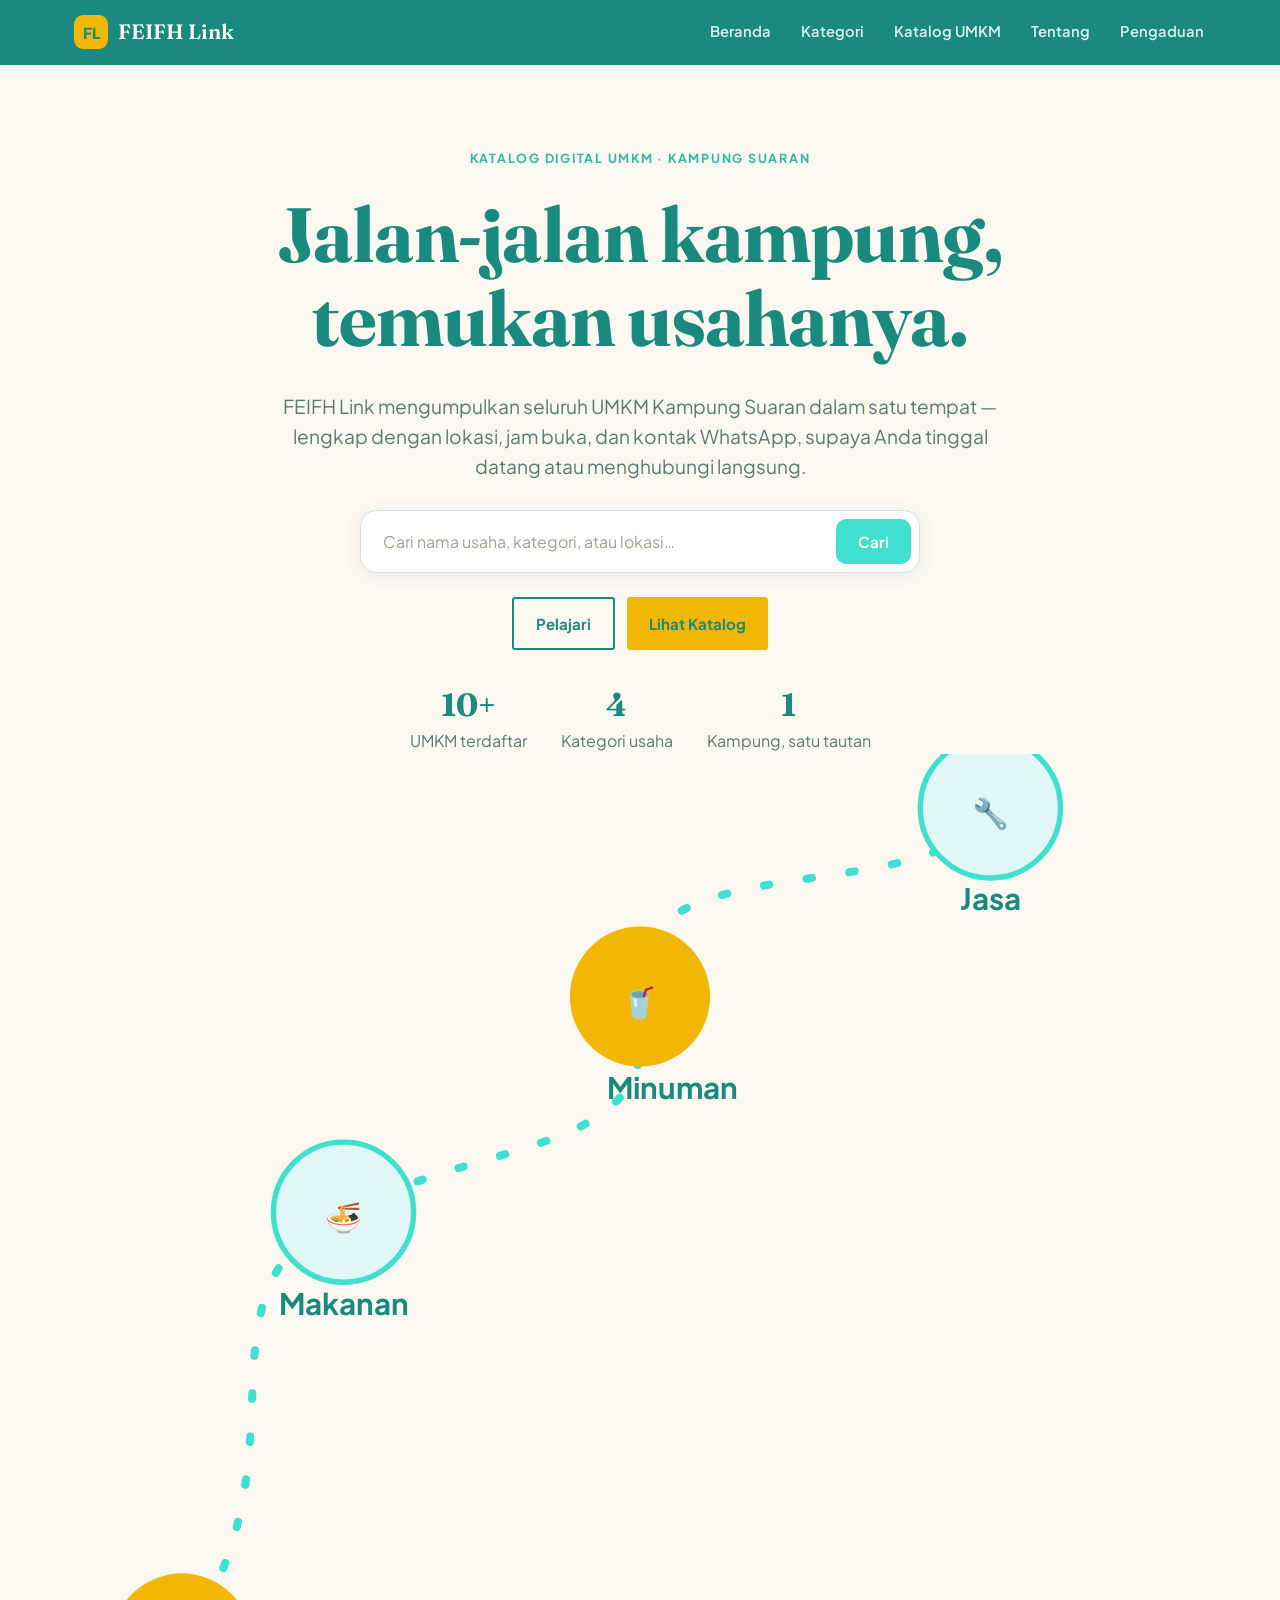
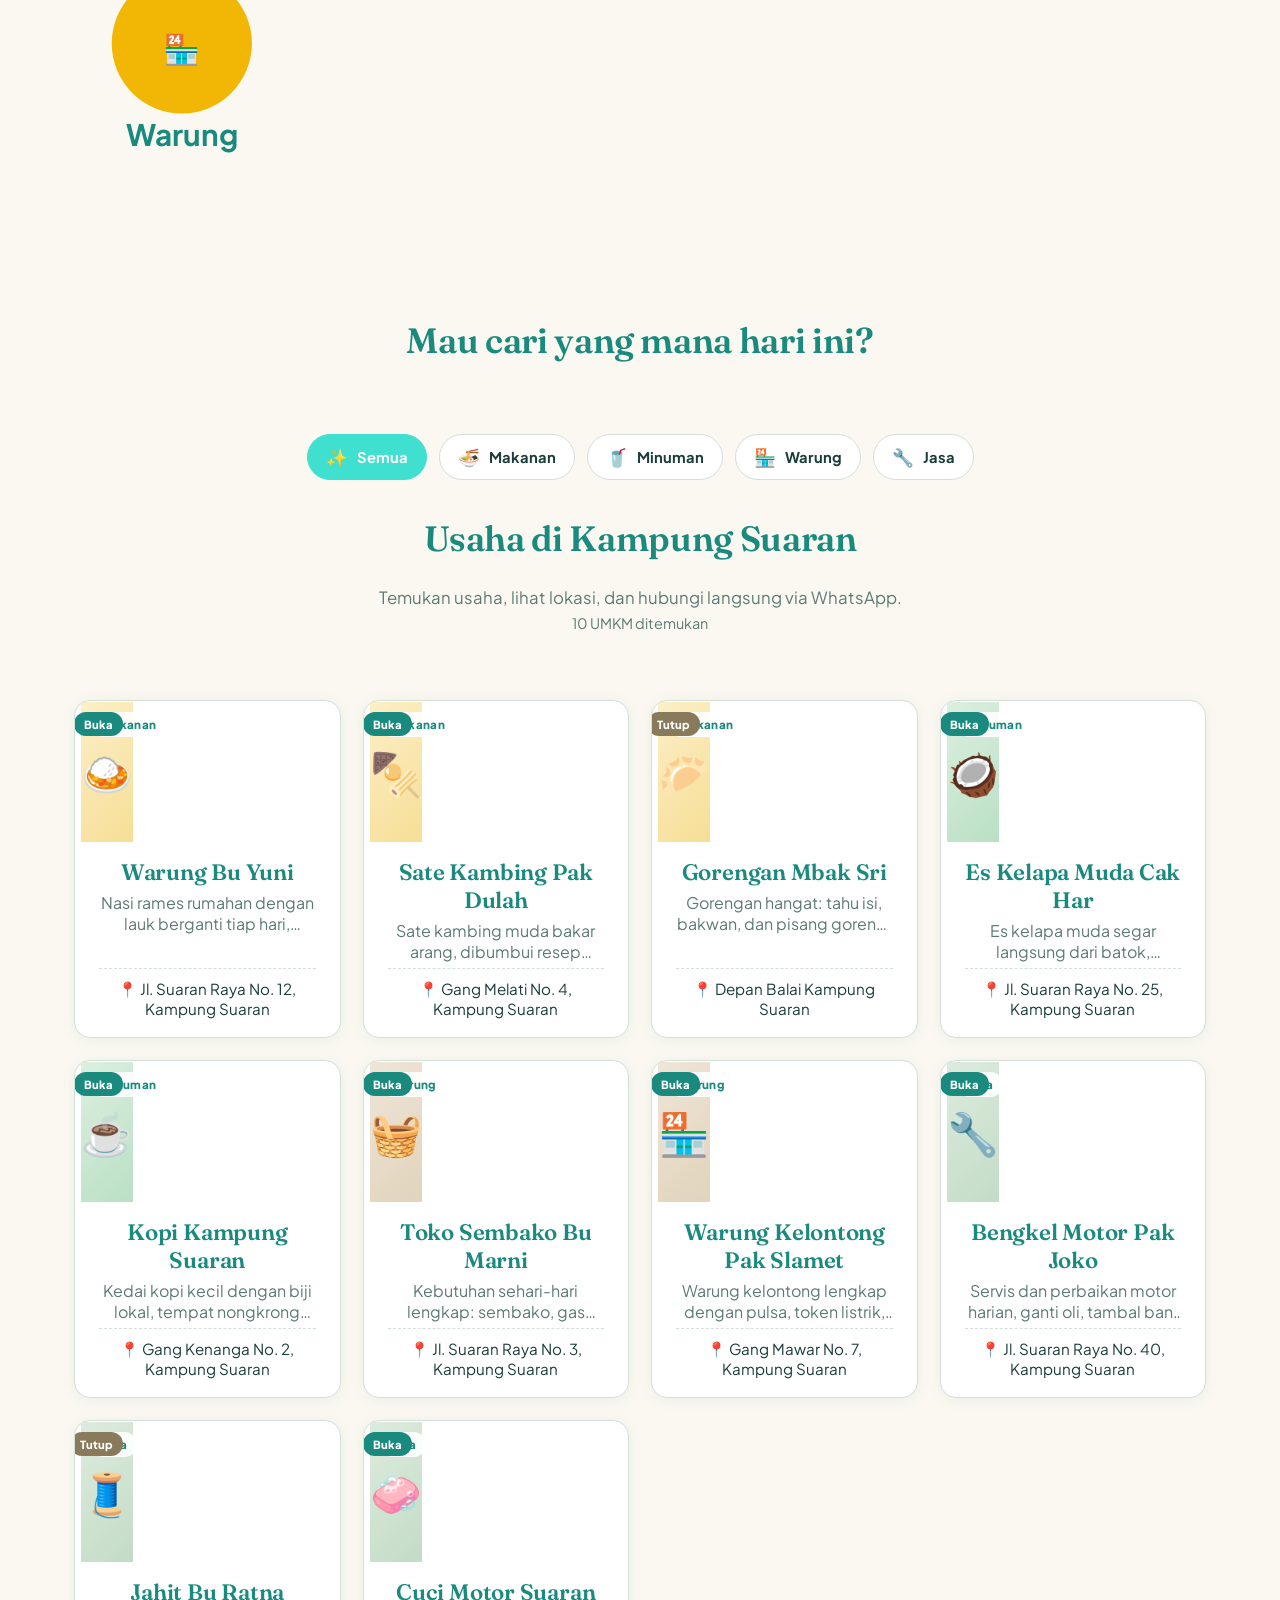
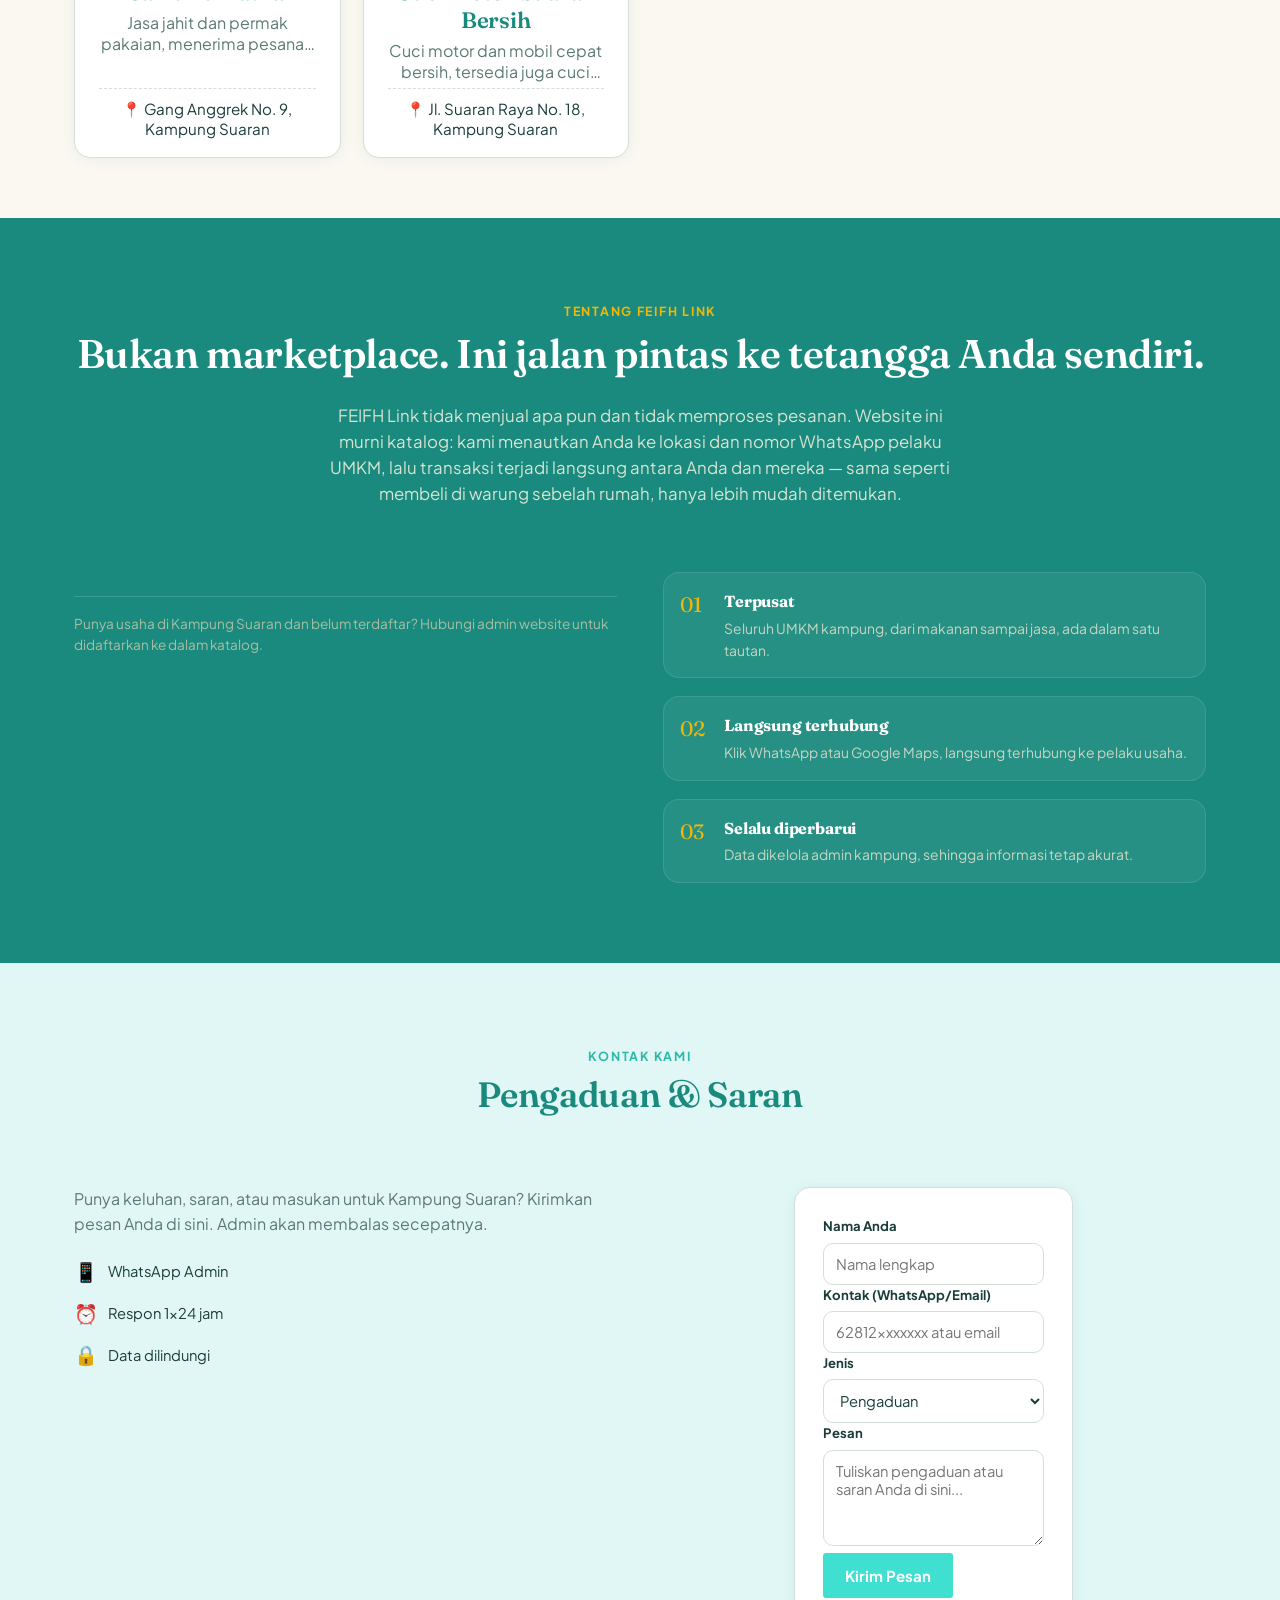
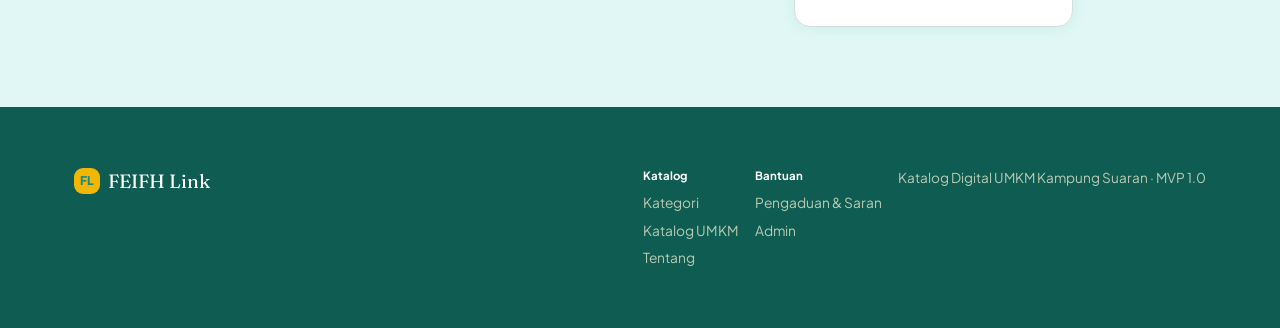
==== index.html @ 55c8f7bd "Initial commit: FEIFH Link v1.0" ====
<!DOCTYPE html>
<html lang="id">
<head>
<meta charset="UTF-8" />
<meta name="viewport" content="width=device-width, initial-scale=1.0" />
<meta name="theme-color" content="#1A8A7E" />
<title>FEIFH Link — Katalog Digital UMKM Kampung Suaran</title>
<meta name="description" content="FEIFH Link menghubungkan Anda dengan UMKM lokal Kampung Suaran: makanan, minuman, warung, dan jasa — lengkap dengan lokasi dan kontak WhatsApp." />
<link rel="manifest" href="manifest.json" />
<link rel="preconnect" href="https://fonts.googleapis.com">
<link rel="preconnect" href="https://fonts.gstatic.com" crossorigin>
<link href="https://fonts.googleapis.com/css2?family=Fraunces:opsz,wght@9..144,500;9..144,600;9..144,700&family=Plus+Jakarta+Sans:wght@400;500;600;700;800&display=swap" rel="stylesheet">
<link rel="stylesheet" href="style.css" />
</head>
<body>

<!-- ============ TOP NAV ============ -->
<header class="topbar">
  <div class="wrap topbar-inner">
    <a href="#top" class="brand">
      <span class="brand-mark">FL</span>
      FEIFH Link
    </a>
    <nav class="nav-links" id="navLinks">
      <a href="#top">Beranda</a>
      <a href="#kategori">Kategori</a>
      <a href="#katalog">Katalog UMKM</a>
      <a href="#tentang">Tentang</a>
      <a href="#pengaduan">Pengaduan</a>
    </nav>
    <button class="nav-toggle" id="navToggle" aria-label="Buka menu">☰</button>
  </div>
</header>

<!-- ============ HERO (Illdy‑style jumbotron, centered) ============ -->
<section class="hero" id="top">
  <div class="wrap">
    <div class="hero-copy">
      <span class="eyebrow" id="heroEyebrow"></span>
      <h1 id="heroTitle"></h1>
      <p class="hero-lede" id="heroDesc"></p>

      <form class="search-card" id="searchForm" role="search">
        <label for="searchInput" class="sr-only">Cari UMKM</label>
        <input type="text" id="searchInput" autocomplete="off" />
        <button type="submit">Cari</button>
      </form>

      <!-- Illdy‑style hero buttons -->
      <div class="hero-buttons">
        <a href="#tentang" class="btn btn-outline">Pelajari</a>
        <a href="#katalog" class="btn btn-solid-marigold">Lihat Katalog</a>
      </div>

      <div class="hero-stats">
        <div class="hero-stat"><b>10+</b><span id="stat1"></span></div>
        <div class="hero-stat"><b>4</b><span id="stat2"></span></div>
        <div class="hero-stat"><b>1</b><span id="stat3"></span></div>
      </div>
    </div>

    <!-- route SVG art (hidden by default, shown when no banner image) -->
    <div class="hero-art" aria-hidden="true">
      <svg class="route-svg" viewBox="0 0 420 380" xmlns="http://www.w3.org/2000/svg">
        <path d="M40 330 C 90 260, 40 200, 100 170 S 220 150, 210 90 S 320 60, 340 20"
              fill="none" stroke="#40E0D0" stroke-width="3" stroke-linecap="round"
              stroke-dasharray="2 14" />
        <circle cx="40" cy="330" r="26" fill="#F2B705" />
        <text x="40" y="336" text-anchor="middle" class="route-stop" font-size="18">🏪</text>
        <circle cx="100" cy="170" r="26" fill="#E0F7F5" stroke="#40E0D0" stroke-width="2"/>
        <text x="100" y="176" text-anchor="middle" class="route-stop" font-size="18">🍜</text>
        <circle cx="210" cy="90" r="26" fill="#F2B705" />
        <text x="210" y="96" text-anchor="middle" class="route-stop" font-size="18">🥤</text>
        <circle cx="340" cy="20" r="26" fill="#E0F7F5" stroke="#40E0D0" stroke-width="2"/>
        <text x="340" y="26" text-anchor="middle" class="route-stop" font-size="18">🔧</text>
        <text x="40" y="368" text-anchor="middle" class="route-stop" fill="#5C6B57">Warung</text>
        <text x="100" y="208" text-anchor="middle" class="route-stop" fill="#5C6B57">Makanan</text>
        <text x="222" y="128" text-anchor="middle" class="route-stop" fill="#5C6B57">Minuman</text>
        <text x="340" y="58" text-anchor="middle" class="route-stop" fill="#5C6B57">Jasa</text>
      </svg>
    </div>
  </div>
</section>

<!-- ============ CATEGORIES (Illdy section header, centered) ============ -->
<section class="categories" id="kategori">
  <div class="wrap">
    <div class="section-header">
      <h3 id="kategoriHeading"></h3>
    </div>
    <div class="chip-row" id="chipRow"></div>
  </div>
</section>

<!-- ============ LISTING (Illdy section header, centered) ============ -->
<section class="listing" id="katalog">
  <div class="wrap">
    <div class="section-header">
      <h3 id="katalogHeading"></h3>
      <div class="section-description">Temukan usaha, lihat lokasi, dan hubungi langsung via WhatsApp.</div>
      <span class="result-count" id="resultCount"></span>
    </div>
    <div class="grid" id="grid"></div>
  </div>
</section>

<!-- ============ ABOUT (Illdy section header, centered) ============ -->
<section class="about" id="tentang">
  <div class="wrap">
    <div class="section-header">
      <span class="eyebrow" id="aboutEyebrow"></span>
      <h3 id="aboutTitle"></h3>
      <div class="section-description" id="aboutDesc"></div>
    </div>
    <div class="about-inner">
      <div>
        <div class="admin-note" id="adminNote"></div>
      </div>
      <div class="about-points">
        <div class="about-point">
          <span class="num">01</span>
          <div>
            <h4 id="aboutPoint1Title"></h4>
            <p id="aboutPoint1Desc"></p>
          </div>
        </div>
        <div class="about-point">
          <span class="num">02</span>
          <div>
            <h4 id="aboutPoint2Title"></h4>
            <p id="aboutPoint2Desc"></p>
          </div>
        </div>
        <div class="about-point">
          <span class="num">03</span>
          <div>
            <h4 id="aboutPoint3Title"></h4>
            <p id="aboutPoint3Desc"></p>
          </div>
        </div>
      </div>
    </div>
  </div>
</section>

<!-- ============ PENGADUAN & SARAN (Illdy contact style) ============ -->
<section class="pengaduan" id="pengaduan">
  <div class="wrap">
    <div class="section-header">
      <span class="eyebrow">Kontak Kami</span>
      <h3 id="pengaduanHeading">Pengaduan & Saran</h3>
    </div>
    <div class="pengaduan-inner">
      <div class="pengaduan-info">
        <p>Punya keluhan, saran, atau masukan untuk Kampung Suaran? Kirimkan pesan Anda di sini. Admin akan membalas secepatnya.</p>
        <ul class="pengaduan-list">
          <li><span class="ic">📱</span><span>WhatsApp Admin</span></li>
          <li><span class="ic">⏰</span><span>Respon 1x24 jam</span></li>
          <li><span class="ic">🔒</span><span>Data dilindungi</span></li>
        </ul>
      </div>
      <form class="pengaduan-form" id="pengaduanForm">
        <div class="field">
          <label for="pNama">Nama Anda</label>
          <input type="text" id="pNama" required placeholder="Nama lengkap" />
        </div>
        <div class="field">
          <label for="pKontak">Kontak (WhatsApp/Email)</label>
          <input type="text" id="pKontak" required placeholder="62812xxxxxxx atau email" />
        </div>
        <div class="field full">
          <label for="pJenis">Jenis</label>
          <select id="pJenis" required>
            <option value="pengaduan">Pengaduan</option>
            <option value="saran">Saran</option>
            <option value="masukan">Masukan</option>
          </select>
        </div>
        <div class="field full">
          <label for="pPesan">Pesan</label>
          <textarea id="pPesan" rows="4" required placeholder="Tuliskan pengaduan atau saran Anda di sini..."></textarea>
        </div>
        <button type="submit" class="btn btn-solid-leaf">Kirim Pesan</button>
      </form>
    </div>
  </div>
</section>

<!-- ============ FOOTER (Illdy multi‑column style) ============ -->
<footer>
  <div class="wrap footer-inner">
    <div class="footer-brand"><span class="brand-mark" style="width:26px;height:26px;font-size:0.75rem;">FL</span> FEIFH Link</div>
    <div>
      <h5 style="color:#fff;margin:0 0 8px;">Katalog</h5>
      <ul style="list-style:none;margin:0;padding:0;display:grid;gap:6px;">
        <li><a href="#kategori">Kategori</a></li>
        <li><a href="#katalog">Katalog UMKM</a></li>
        <li><a href="#tentang">Tentang</a></li>
      </ul>
    </div>
    <div>
      <h5 style="color:#fff;margin:0 0 8px;">Bantuan</h5>
      <ul style="list-style:none;margin:0;padding:0;display:grid;gap:6px;">
        <li><a href="#pengaduan">Pengaduan & Saran</a></li>
        <li><a href="admin.html">Admin</a></li>
      </ul>
    </div>
    <div style="font-size:0.85rem;"><span id="footerText"></span></div>
  </div>
</footer>

<!-- ============ MODAL ============ -->
<div class="modal-backdrop" id="modalBackdrop">
  <div class="modal" id="modalContent" role="dialog" aria-modal="true"></div>
</div>

<script src="data.js"></script>
<script src="script.js"></script>
</body>
</html>
---- style.css ----
/* ============================================================
   FEIFH Link — Katalog Digital UMKM Kampung Suaran
   Design tokens (adapted to Illdy style while preserving original colorway)
   ============================================================ */

:root {
  /* Color */
  --forest:        #1A8A7E;   /* deep turquoise — nav, footer, headings */
  --leaf:           #40E0D0;   /* primary turquoise — buttons, links */
  --leaf-dark:      #2EB8A8;   /* hover state for turquoise */
  --leaf-tint:      #E0F7F5;   /* soft turquoise wash — card backgrounds */
  --marigold:       #F2B705;   /* warm yellow — accents, highlights */
  --marigold-deep:  #C98F00;   /* yellow hover / text-on-cream accent */
  --cream:          #FBF8F1;   /* page background */
  --paper:          #FFFFFF;   /* card background */
  --ink:            #1A3D3A;   /* primary text (dark turquoise) */
  --ink-soft:       #5C7A75;   /* secondary text */
  --line:           #D4DFD9;   /* hairline borders */

  /* Type */
  --font-display: "Fraunces", Georgia, serif;
  --font-body: "Plus Jakarta Sans", "Segoe UI", sans-serif;

  /* Layout */
  --radius-sm: 10px;
  --radius-md: 16px;
  --radius-lg: 26px;
  --shadow-card: 0 2px 14px rgba(26, 138, 126, 0.08);
  --shadow-pop: 0 12px 32px rgba(26, 138, 126, 0.18);
  --container: 1180px;
}

* { box-sizing: border-box; }

html { scroll-behavior: smooth; }

@media (prefers-reduced-motion: reduce) {
  html { scroll-behavior: auto; }
  * { animation-duration: 0.001ms !important; animation-iteration-count: 1 !important; transition-duration: 0.001ms !important; }
}

body {
  margin: 0;
  font-family: var(--font-body);
  background: var(--cream);
  color: var(--ink);
  -webkit-font-smoothing: antialiased;
  line-height: 1.55;
}

img, svg { display: block; max-width: 100%; }

a { color: inherit; text-decoration: none; }

button { font-family: inherit; cursor: pointer; }

:focus-visible {
  outline: 3px solid var(--marigold-deep);
  outline-offset: 2px;
}

.wrap {
  max-width: var(--container);
  margin: 0 auto;
  padding: 0 24px;
}

h1, h2, h3, h4 {
  font-family: var(--font-display);
  color: var(--forest);
  margin: 0 0 0.4em;
  letter-spacing: -0.01em;
}

p { margin: 0 0 1em; }

.eyebrow {
  font-family: var(--font-body);
  font-weight: 700;
  font-size: 0.78rem;
  letter-spacing: 0.14em;
  text-transform: uppercase;
  color: var(--leaf-dark);
}

/* ============================================================
   Top navigation (Illdy‑style)
   ============================================================ */

.topbar {
  position: sticky;
  top: 0;
  z-index: 40;
  background: var(--forest);
  color: #fff;
}

.topbar-inner {
  display: flex;
  align-items: center;
  justify-content: space-between;
  gap: 20px;
  padding: 14px 24px;
}

.brand {
  display: flex;
  align-items: center;
  gap: 10px;
  font-family: var(--font-display);
  font-size: 1.3rem;
  font-weight: 600;
  color: #fff;
  white-space: nowrap;
}

.brand-mark {
  width: 34px;
  height: 34px;
  border-radius: 9px;
  background: var(--marigold);
  display: grid;
  place-items: center;
  color: var(--forest);
  font-weight: 800;
  font-family: var(--font-body);
  font-size: 0.95rem;
}

.nav-links {
  display: flex;
  gap: 26px;
  font-size: 0.92rem;
  font-weight: 600;
}

.nav-links a {
  opacity: 0.85;
  padding: 6px 2px;
  border-bottom: 2px solid transparent;
  transition: opacity 0.15s, border-color 0.15s;
}

.nav-links a:hover { opacity: 1; border-color: var(--marigold); }

.nav-toggle {
  display: none;
  background: none;
  border: none;
  color: #fff;
  font-size: 1.5rem;
}

@media (max-width: 760px) {
  .nav-links {
    position: absolute;
    top: 100%;
    left: 0; right: 0;
    background: var(--forest);
    flex-direction: column;
    gap: 0;
    max-height: 0;
    overflow: hidden;
    transition: max-height 0.25s ease;
  }
  .nav-links.open { max-height: 260px; }
  .nav-links a { padding: 14px 24px; border-bottom: 1px solid rgba(255,255,255,0.1); width: 100%; }
  .nav-toggle { display: block; }
}

/* ============================================================
   Hero – Illdy‑style jumbotron
   ============================================================ */

.hero {
  position: relative;
  overflow: hidden;
  background:
    radial-gradient(ellipse at 15% -10%, rgba(242,183,5,0.18), transparent 55%),
    var(--cream);
  /* Reduced from Illdy's 240px/280px for better readability */
  padding: 80px 0 100px;
  text-align: center;
}

@media (max-width: 860px) {
  .hero { padding: 60px 0 70px; }
}

.hero-copy {
  max-width: 760px;
  margin: 0 auto;
}

.hero h1 {
  font-size: clamp(3rem, 6vw, 5rem);
  line-height: 1.1;
  margin: 0.3em 0 0.4em;
  font-weight: 700;
}

.hero h1 em {
  font-style: normal;
  color: var(--leaf);
}

.hero .hero-lede {
  font-size: 1.2rem;
  color: var(--ink-soft);
  max-width: 60ch;
  margin: 0 auto;
}

/* search card */
.search-card {
  margin-top: 28px;
  background: var(--paper);
  border-radius: var(--radius-md);
  box-shadow: var(--shadow-card);
  padding: 8px;
  display: flex;
  gap: 8px;
  max-width: 560px;
  margin-left: auto;
  margin-right: auto;
  border: 1px solid var(--line);
}

.search-card input {
  flex: 1;
  border: none;
  background: transparent;
  padding: 12px 14px;
  font-size: 1rem;
  font-family: inherit;
  color: var(--ink);
}
.search-card input:focus { outline: none; }
.search-card input::placeholder { color: #9AA593; }

.search-card button {
  background: var(--leaf);
  color: #fff;
  border: none;
  border-radius: var(--radius-sm);
  padding: 0 22px;
  font-weight: 700;
  font-size: 0.95rem;
  transition: background 0.15s;
}
.search-card button:hover { background: var(--leaf-dark); }

/* route SVG art */
.hero-art { position: relative; }
.route-svg { width: 100%; height: auto; }

.route-stop {
  font-family: var(--font-body);
  font-weight: 700;
  font-size: 11px;
  fill: var(--forest);
}

/* header hero buttons */
.hero-buttons {
  margin-top: 24px;
  display: flex;
  gap: 12px;
  justify-content: center;
  flex-wrap: wrap;
}

/* stats row under hero */
.hero-stats {
  margin-top: 30px;
  display: flex;
  gap: 34px;
  flex-wrap: wrap;
  justify-content: center;
}

.hero-stat b {
  display: block;
  font-family: var(--font-display);
  font-size: 2rem;
  color: var(--forest);
}

.hero-stat span {
  font-size: 1rem;
  color: var(--ink-soft);
}

/* ============================================================
   Section headers – Illdy style (centered)
   ============================================================ */

.section-header {
  text-align: center;
  margin-bottom: 65px;
}

.section-header h3 {
  font-size: 2.2rem;
  font-weight: 600;
  margin-bottom: 18px;
}

.section-header .section-description {
  font-size: 1.05rem;
  color: var(--ink-soft);
  max-width: 640px;
  margin: 0 auto;
}

/* ============================================================
   Category chips (Illdy‑style)
   ============================================================ */

.categories {
  padding: 36px 0 6px;
}

.section-head {
  display: flex;
  align-items: baseline;
  justify-content: space-between;
  gap: 12px;
  margin-bottom: 18px;
  flex-wrap: wrap;
}

.chip-row {
  display: flex;
  gap: 12px;
  flex-wrap: wrap;
  justify-content: center;
}

.chip {
  display: flex;
  align-items: center;
  gap: 9px;
  padding: 11px 18px;
  border-radius: 999px;
  background: var(--paper);
  border: 1.5px solid var(--line);
  font-weight: 700;
  font-size: 0.92rem;
  color: var(--ink);
  transition: transform 0.12s ease, border-color 0.12s, background 0.12s;
}

.chip .chip-ic { font-size: 1.1rem; }

.chip:hover { transform: translateY(-2px); border-color: var(--leaf); }

.chip.active {
  background: var(--leaf);
  border-color: var(--leaf);
  color: #fff;
}

/* ============================================================
   UMKM grid & cards – Illdy service cards
   ============================================================ */

.listing { padding: 26px 0 60px; }

.result-count {
  font-size: 0.9rem;
  color: var(--ink-soft);
}

.grid {
  display: grid;
  grid-template-columns: repeat(auto-fill, minmax(260px, 1fr));
  gap: 22px;
  margin-top: 20px;
}

.card {
  background: var(--paper);
  border-radius: var(--radius-md);
  overflow: hidden;
  box-shadow: var(--shadow-card);
  border: 1px solid var(--line);
  display: flex;
  flex-direction: column;
  transition: transform 0.18s ease, box-shadow 0.18s ease;
  text-align: center; /* Illdy centers card content */
  width: 100%;
}

.card:hover {
  transform: translateY(-4px);
  box-shadow: var(--shadow-pop);
}

.card-media {
  position: relative;
  height: 140px;
  display: grid;
  place-items: center;
  font-size: 2.6rem;
}

.card-badge {
  position: absolute;
  top: 10px;
  left: 10px;
  background: rgba(255,255,255,0.92);
  color: var(--forest);
  font-size: 0.72rem;
  font-weight: 800;
  padding: 5px 10px;
  border-radius: 999px;
  letter-spacing: 0.03em;
}

.card-status {
  position: absolute;
  top: 10px;
  right: 10px;
  font-size: 0.7rem;
  font-weight: 800;
  padding: 5px 10px;
  border-radius: 999px;
  background: var(--forest);
  color: #fff;
}
.card-status.closed { background: #8A7A5C; }

.card-body {
  padding: 16px 18px 18px;
  display: flex;
  flex-direction: column;
  gap: 6px;
  flex: 1;
}

.card-body h3 {
  font-size: 1.4rem;
  margin: 0;
  font-weight: 600;
}

.card-desc {
  font-size: 1rem;
  color: var(--ink-soft);
  margin: 0;
  display: -webkit-box;
  -webkit-line-clamp: 2;
  -webkit-box-orient: vertical;
  overflow: hidden;
}

.card-meta {
  margin-top: auto;
  padding-top: 10px;
  display: flex;
  align-items: center;
  gap: 6px;
  font-size: 0.95rem;
  color: var(--ink);
  border-top: 1px dashed var(--line);
}

.no-results {
  text-align: center;
  padding: 60px 20px;
  color: var(--ink-soft);
}
.no-results .big { font-size: 2.4rem; margin-bottom: 8px; }

/* ============================================================
   IMAGES — Foto usaha di card & modal
   ============================================================ */

.card-img {
  width: 100%;
  height: 100%;
  object-fit: cover;
  position: absolute;
  top: 0;
  left: 0;
}

.modal-img {
  width: 100%;
  height: 100%;
  object-fit: cover;
  position: absolute;
  top: 0;
  left: 0;
}

.modal-produk {
  margin: 16px 0;
  padding: 12px;
  background: var(--leaf-tint);
  border-radius: var(--radius-sm);
}

.modal-produk h4 {
  font-size: 0.9rem;
  margin-bottom: 10px;
  color: var(--forest);
}

.modal-img-produk {
  width: 100%;
  max-height: 300px;
  object-fit: cover;
  border-radius: var(--radius-sm);
}

/* ============================================================
   Detail modal
   ============================================================ */

.modal-backdrop {
  position: fixed;
  inset: 0;
  background: rgba(26, 138, 126, 0.55);
  display: none;
  align-items: flex-start;
  justify-content: center;
  padding: 40px 18px;
  overflow-y: auto;
  z-index: 100;
}
.modal-backdrop.open { display: flex; }

.modal {
  background: var(--paper);
  border-radius: var(--radius-lg);
  max-width: 640px;
  width: 100%;
  overflow: hidden;
  box-shadow: var(--shadow-pop);
  animation: pop-in 0.18s ease;
}

@keyframes pop-in {
  from { opacity: 0; transform: translateY(10px) scale(0.98); }
  to { opacity: 1; transform: translateY(0) scale(1); }
}

.modal-media {
  height: 170px;
  display: grid;
  place-items: center;
  font-size: 3.4rem;
  position: relative;
}

.modal-close {
  position: absolute;
  top: 14px;
  right: 14px;
  width: 34px;
  height: 34px;
  border-radius: 50%;
  border: none;
  background: rgba(255,255,255,0.92);
  font-size: 1.1rem;
  color: var(--forest);
  display: grid;
  place-items: center;
}

.modal-body { padding: 26px 28px 30px; }

.modal-body .eyebrow { margin-bottom: 6px; display: block; }

.modal-body h2 { font-size: 1.6rem; margin-bottom: 10px; }

.modal-info-list {
  list-style: none;
  padding: 0;
  margin: 18px 0;
  display: grid;
  gap: 12px;
}

.modal-info-list li {
  display: flex;
  gap: 12px;
  font-size: 0.93rem;
  align-items: flex-start;
}

.modal-info-list .ic {
  width: 22px;
  text-align: center;
  flex-shrink: 0;
}

.modal-info-list b { color: var(--ink); display: block; }
.modal-info-list span.sub { color: var(--ink-soft); }

.modal-actions {
  display: flex;
  gap: 12px;
  margin-top: 22px;
  flex-wrap: wrap;
}

/* ============================================================
   Buttons – Illdy style
   ============================================================ */

.btn {
  display: inline-flex;
  align-items: center;
  justify-content: center;
  gap: 8px;
  padding: 13px 22px;
  border-radius: 3px;
  font-weight: 700;
  font-size: 0.94rem;
  border: none;
  transition: background 0.15s, color 0.15s, border-color 0.15s;
  text-decoration: none;
}

.btn-primary { background: #25D366; color: #06381B; }
.btn-primary:hover { background: #1ebd58; }

.btn-outline {
  background: transparent;
  border: 2px solid var(--forest);
  color: var(--forest);
}
.btn-outline:hover { background: var(--forest); color: #fff; }

.btn-solid-marigold {
  background: var(--marigold);
  color: var(--forest);
}
.btn-solid-marigold:hover { background: var(--marigold-deep); color: #fff; }

.btn-solid-leaf { background: var(--leaf); color: #fff; }
.btn-solid-leaf:hover { background: var(--leaf-dark); }

/* ============================================================
   About section – Illdy style
   ============================================================ */

.about {
  background: var(--forest);
  color: #EFF6EC;
  padding: 80px 0;
  position: relative;
  overflow: hidden;
  text-align: center;
}

.about .section-header h3 {
  color: #fff;
}

.about-inner {
  display: grid;
  grid-template-columns: 1fr 1fr;
  gap: 46px;
  align-items: start;
  max-width: var(--container);
  margin: 0 auto;
  text-align: left;
}

@media (max-width: 800px) {
  .about-inner { grid-template-columns: 1fr; }
}

.about h2, .about h3 { color: #fff; font-size: 2.5rem; }
.about .eyebrow { color: var(--marigold); }
.about p { color: #D7E4D2; }
.about .section-description { color: #D7E4D2; }
.about .section-header h3 { color: #fff; }

.about-points {
  display: grid;
  gap: 18px;
}

.about-point {
  display: flex;
  gap: 14px;
  padding: 16px;
  background: rgba(255,255,255,0.06);
  border-radius: var(--radius-md);
  border: 1px solid rgba(255,255,255,0.1);
}

.about-point .num {
  font-family: var(--font-display);
  font-size: 1.3rem;
  color: var(--marigold);
  flex-shrink: 0;
  width: 30px;
}

.about-point h4 { color: #fff; font-size: 1rem; margin-bottom: 4px; }
.about-point p { margin: 0; font-size: 0.87rem; color: #C7D6C2; }

.admin-note {
  margin-top: 24px;
  font-size: 0.85rem;
  color: #A9BFA3;
  border-top: 1px solid rgba(255,255,255,0.14);
  padding-top: 16px;
}

/* ============================================================
    Pengaduan & Saran – Illdy contact style
    ============================================================ */

.pengaduan {
  background: var(--leaf-tint);
  padding: 80px 0;
}

.pengaduan .section-head {
  text-align: center;
  display: block;
  margin-bottom: 45px;
}

.pengaduan-inner {
  display: grid;
  grid-template-columns: 1fr 1fr;
  gap: 40px;
  align-items: start;
  max-width: var(--container);
  margin: 0 auto;
}

@media (max-width: 800px) {
  .pengaduan-inner { grid-template-columns: 1fr; }
}

.pengaduan-info p {
  color: var(--ink-soft);
  margin-bottom: 20px;
}

.pengaduan-list {
  list-style: none;
  padding: 0;
  margin: 0;
  display: grid;
  gap: 12px;
}

.pengaduan-list li {
  display: flex;
  align-items: center;
  gap: 10px;
  font-size: 0.92rem;
  color: var(--ink);
}

.pengaduan-list .ic {
  font-size: 1.2rem;
}

.pengaduan-form {
  background: var(--paper);
  padding: 28px;
  border-radius: var(--radius-md);
  box-shadow: var(--shadow-card);
  border: 1px solid var(--line);
  max-width: 500px;
  margin: 0 auto;
}

/* ============================================================
   Footer – Illdy multi‑column style
   ============================================================ */

footer {
  background: #0F5C52;
  color: #B9CBB3;
  padding: 60px 0;
  font-size: 0.86rem;
}

.footer-inner {
  display: flex;
  justify-content: space-between;
  align-items: flex-start;
  gap: 16px;
  flex-wrap: wrap;
  max-width: var(--container);
  margin: 0 auto;
}

.footer-brand {
  display: flex;
  align-items: center;
  gap: 8px;
  font-family: var(--font-display);
  color: #fff;
  font-size: 1.2rem;
  flex: 1 1 200px;
}

/* ============================================================
   Utility
   ============================================================ */

.sr-only {
  position: absolute;
  width: 1px; height: 1px;
  overflow: hidden;
  clip: rect(0 0 0 0);
}

section[id] { scroll-margin-top: 74px; }

/* ============================================================
   Admin panel
   ============================================================ */

.admin-body {
  background: var(--cream);
  min-height: 100vh;
}

.admin-login {
  min-height: 100vh;
  display: grid;
  place-items: center;
  padding: 24px;
}

.admin-login-card {
  background: var(--paper);
  border-radius: var(--radius-lg);
  box-shadow: var(--shadow-pop);
  padding: 40px 36px;
  max-width: 380px;
  width: 100%;
  text-align: center;
}

.admin-login-card .brand-mark {
  margin: 0 auto 16px;
}

.admin-login-card h1 {
  font-size: 1.5rem;
  margin-bottom: 6px;
}

.admin-login-card p {
  color: var(--ink-soft);
  font-size: 0.9rem;
}

.admin-login-card input {
  width: 100%;
  padding: 13px 14px;
  border-radius: var(--radius-sm);
  border: 1.5px solid var(--line);
  font-size: 1rem;
  font-family: inherit;
  margin: 18px 0 10px;
  text-align: center;
  letter-spacing: 0.3em;
}
.admin-login-card input:focus { outline: none; border-color: var(--leaf); }

.admin-login-card .btn { width: 100%; justify-content: center; }
.admin-login-card .btn-primary-solid {
  background: var(--leaf);
  color: #fff;
}
.admin-login-card .btn-primary-solid:hover { background: var(--leaf-dark); }

.admin-error {
  color: #B3261E;
  font-size: 0.85rem;
  min-height: 1.2em;
  margin-top: 4px;
}

.admin-hint {
  margin-top: 20px;
  font-size: 0.78rem;
  color: var(--ink-soft);
  background: var(--leaf-tint);
  border-radius: var(--radius-sm);
  padding: 10px 12px;
}

/* dashboard shell */

.admin-shell { display: none; }
.admin-shell.open { display: block; }

.admin-topbar {
  background: var(--forest);
  color: #fff;
  padding: 14px 0;
}
.admin-topbar .wrap {
  display: flex;
  align-items: center;
  justify-content: space-between;
  gap: 16px;
  flex-wrap: wrap;
}
.admin-topbar .brand { color: #fff; font-size: 1.15rem; }
.admin-topbar-actions { display: flex; gap: 10px; align-items: center; }
.admin-topbar-actions a { font-size: 0.85rem; opacity: 0.85; }
.admin-topbar-actions a:hover { opacity: 1; }

.btn-ghost-light {
  background: rgba(255,255,255,0.12);
  color: #fff;
  border: 1px solid rgba(255,255,255,0.3);
  padding: 9px 16px;
  border-radius: var(--radius-sm);
  font-size: 0.85rem;
  font-weight: 700;
}
.btn-ghost-light:hover { background: rgba(255,255,255,0.2); }

.admin-main { padding: 32px 0 70px; }

.admin-toolbar {
  display: flex;
  justify-content: space-between;
  align-items: center;
  gap: 16px;
  flex-wrap: wrap;
  margin-bottom: 22px;
}

.admin-toolbar-btns { display: flex; gap: 10px; flex-wrap: wrap; }

.btn-sm {
  padding: 10px 16px;
  font-size: 0.85rem;
}

.admin-table-wrap {
  background: var(--paper);
  border: 1px solid var(--line);
  border-radius: var(--radius-md);
  overflow-x: auto;
  box-shadow: var(--shadow-card);
}

table.admin-table {
  width: 100%;
  border-collapse: collapse;
  min-width: 720px;
}

.admin-table th, .admin-table td {
  text-align: left;
  padding: 13px 16px;
  font-size: 0.88rem;
  border-bottom: 1px solid var(--line);
  vertical-align: middle;
}

.admin-table th {
  background: var(--leaf-tint);
  color: var(--forest);
  font-weight: 800;
  font-size: 0.76rem;
  text-transform: uppercase;
  letter-spacing: 0.05em;
}

.admin-table tr:last-child td { border-bottom: none; }

.admin-cell-name { font-weight: 700; }
.admin-cell-icon { font-size: 1.3rem; }

.tag {
  display: inline-block;
  padding: 3px 10px;
  border-radius: 999px;
  background: var(--leaf-tint);
  color: var(--leaf-dark);
  font-size: 0.75rem;
  font-weight: 700;
}

.tag.status-buka { background: #E0F7F5; color: #1A8A7E; }
.tag.status-tutup { background: #F1EADB; color: #8A6D2A; }

.row-actions { display: flex; gap: 8px; }

.icon-btn {
  border: 1px solid var(--line);
  background: var(--paper);
  border-radius: 8px;
  width: 32px;
  height: 32px;
  display: grid;
  place-items: center;
  font-size: 0.9rem;
}
.icon-btn:hover { border-color: var(--leaf); }
.icon-btn.danger:hover { border-color: #B3261E; background: #FBEAEA; }

.admin-empty {
  text-align: center;
  padding: 50px 20px;
  color: var(--ink-soft);
}

/* modal form (add/edit UMKM) */

.form-modal .modal { max-width: 620px; }
.form-modal .modal-body { padding: 26px 28px 30px; }

.form-grid {
  display: grid;
  grid-template-columns: 1fr 1fr;
  gap: 14px;
  margin-top: 16px;
}
.form-grid .full { grid-column: 1 / -1; }

@media (max-width: 560px) {
  .form-grid { grid-template-columns: 1fr; }
}

.field label {
  display: block;
  font-size: 0.82rem;
  font-weight: 700;
  color: var(--ink);
  margin-bottom: 6px;
}

.field input, .field select, .field textarea {
  width: 100%;
  padding: 11px 12px;
  border-radius: var(--radius-sm);
  border: 1.5px solid var(--line);
  font-family: inherit;
  font-size: 0.92rem;
  background: var(--paper);
  color: var(--ink);
}
.field input:focus, .field select:focus, .field textarea:focus {
  outline: none;
  border-color: var(--leaf);
}

.field textarea { resize: vertical; min-height: 72px; }

.checkbox-field {
  display: flex;
  align-items: center;
  gap: 8px;
  margin-top: 4px;
}
.checkbox-field input { width: auto; }

.form-footer {
  display: flex;
  justify-content: flex-end;
  gap: 10px;
  margin-top: 22px;
  padding-top: 18px;
  border-top: 1px dashed var(--line);
}

.toast {
  position: fixed;
  bottom: 24px;
  left: 50%;
  transform: translateX(-50%) translateY(20px);
  background: var(--forest);
  color: #fff;
  padding: 13px 22px;
  border-radius: 999px;
  font-size: 0.88rem;
  font-weight: 600;
  box-shadow: var(--shadow-pop);
  opacity: 0;
  pointer-events: none;
  transition: opacity 0.2s, transform 0.2s;
  z-index: 200;
}
.toast.show { opacity: 1; transform: translateX(-50%) translateY(0); }

.category-manager {
  display: grid;
  gap: 10px;
  margin-top: 14px;
}
.category-row {
  display: flex;
  align-items: center;
  gap: 10px;
  background: var(--leaf-tint);
  padding: 10px 12px;
  border-radius: var(--radius-sm);
}
.category-row input { flex: 1; }
.category-row .cat-icon-input { max-width: 70px; text-align: center; flex: none; }

/* ============================================================
   DASHBOARD STATISTIK — Kartu ringkasan di atas tabel
   ============================================================ */

.stats-grid {
  display: grid;
  grid-template-columns: repeat(auto-fit, minmax(180px, 1fr));
  gap: 16px;
  margin-bottom: 28px;
}

.stat-card {
  background: var(--paper);
  border: 1px solid var(--line);
  border-radius: var(--radius-md);
  padding: 20px;
  display: flex;
  align-items: center;
  gap: 14px;
  box-shadow: var(--shadow-card);
  transition: transform 0.15s ease, box-shadow 0.15s ease;
}

.stat-card:hover {
  transform: translateY(-2px);
  box-shadow: var(--shadow-pop);
}

.stat-icon {
  font-size: 2rem;
  width: 50px;
  height: 50px;
  display: grid;
  place-items: center;
  background: var(--leaf-tint);
  border-radius: var(--radius-sm);
  flex-shrink: 0;
}

.stat-info {
  display: flex;
  flex-direction: column;
}

.stat-value {
  font-family: var(--font-display);
  font-size: 1.8rem;
  font-weight: 700;
  color: var(--forest);
  line-height: 1.1;
}

.stat-label {
  font-size: 0.8rem;
  color: var(--ink-soft);
  font-weight: 600;
}

/* ============================================================
   BADGE MODE DATABASE — indikator mode penyimpanan di toolbar
   ============================================================ */

.db-mode-badge {
  display: inline-block;
  margin-top: 6px;
  padding: 4px 12px;
  border-radius: 999px;
  font-size: 0.75rem;
  font-weight: 700;
  background: var(--leaf-tint);
  color: var(--leaf-dark);
}

.db-mode-badge.supabase {
  background: #E8F0FE;
  color: #1A56DB;
}

/* ============================================================
   PENGATURAN DATABASE — Radio button & field Supabase
   ============================================================ */

.db-mode-options {
  display: flex;
  flex-direction: column;
  gap: 10px;
  margin-top: 8px;
}

.db-radio {
  display: flex;
  align-items: center;
  gap: 10px;
  padding: 12px 14px;
  border: 1.5px solid var(--line);
  border-radius: var(--radius-sm);
  cursor: pointer;
  transition: border-color 0.15s, background 0.15s;
}

.db-radio:hover {
  border-color: var(--leaf);
  background: var(--leaf-tint);
}

.db-radio input[type="radio"] {
  width: auto;
  accent-color: var(--leaf);
}

.db-radio span {
  font-size: 0.92rem;
  font-weight: 600;
  color: var(--ink);
}

.db-radio span small {
  color: var(--ink-soft);
  font-weight: 400;
}
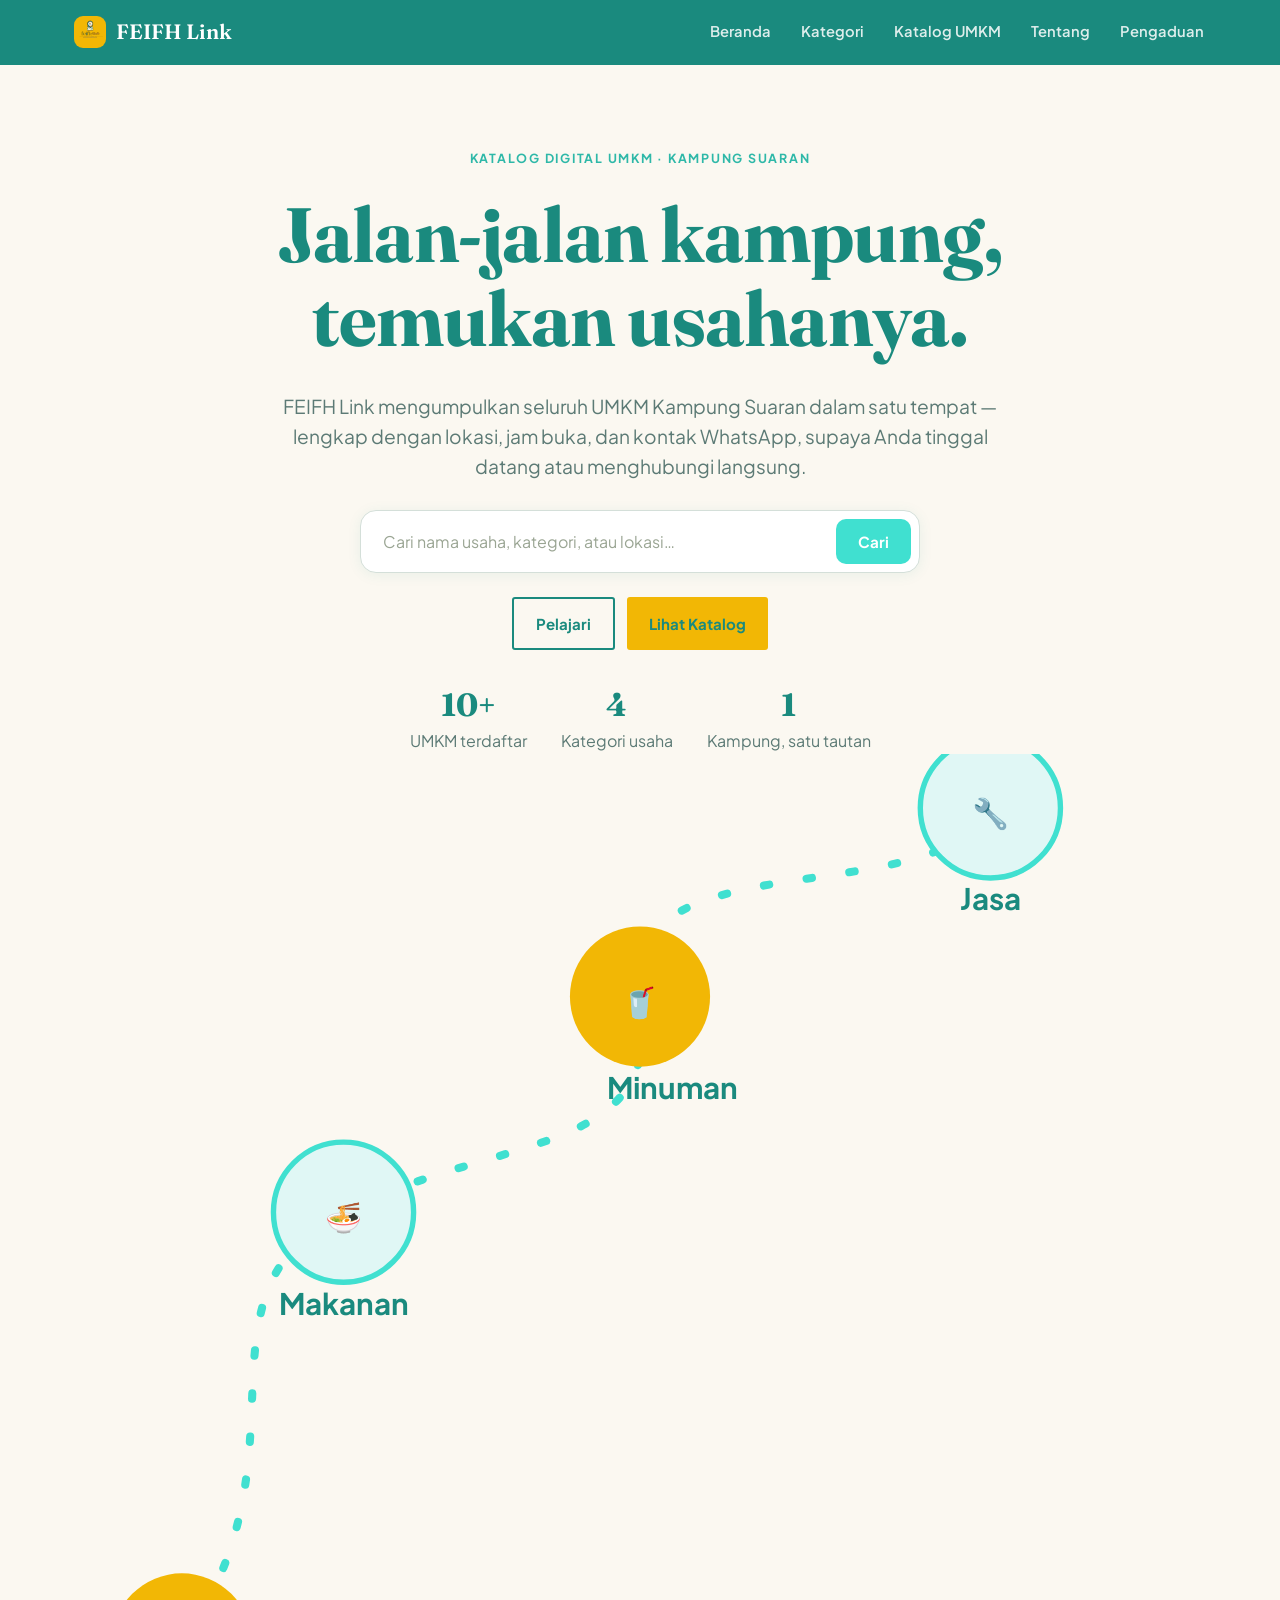
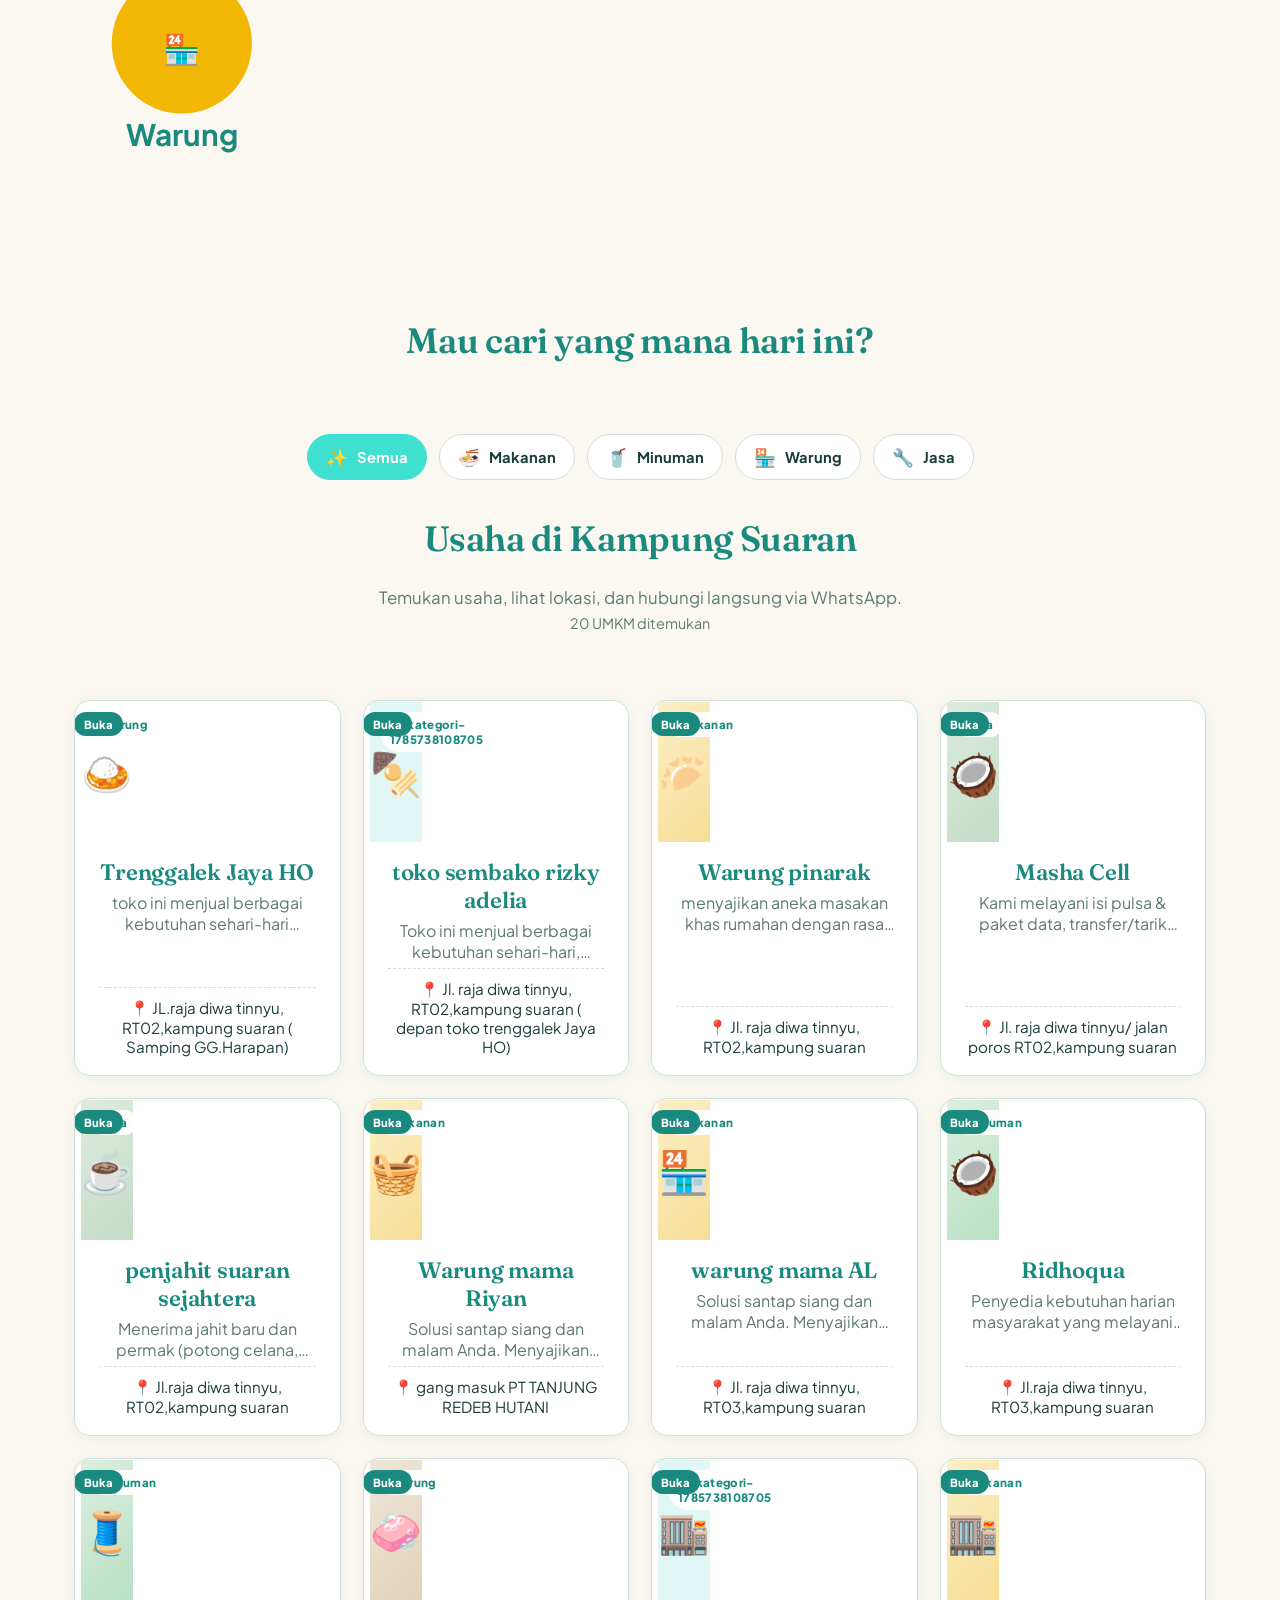
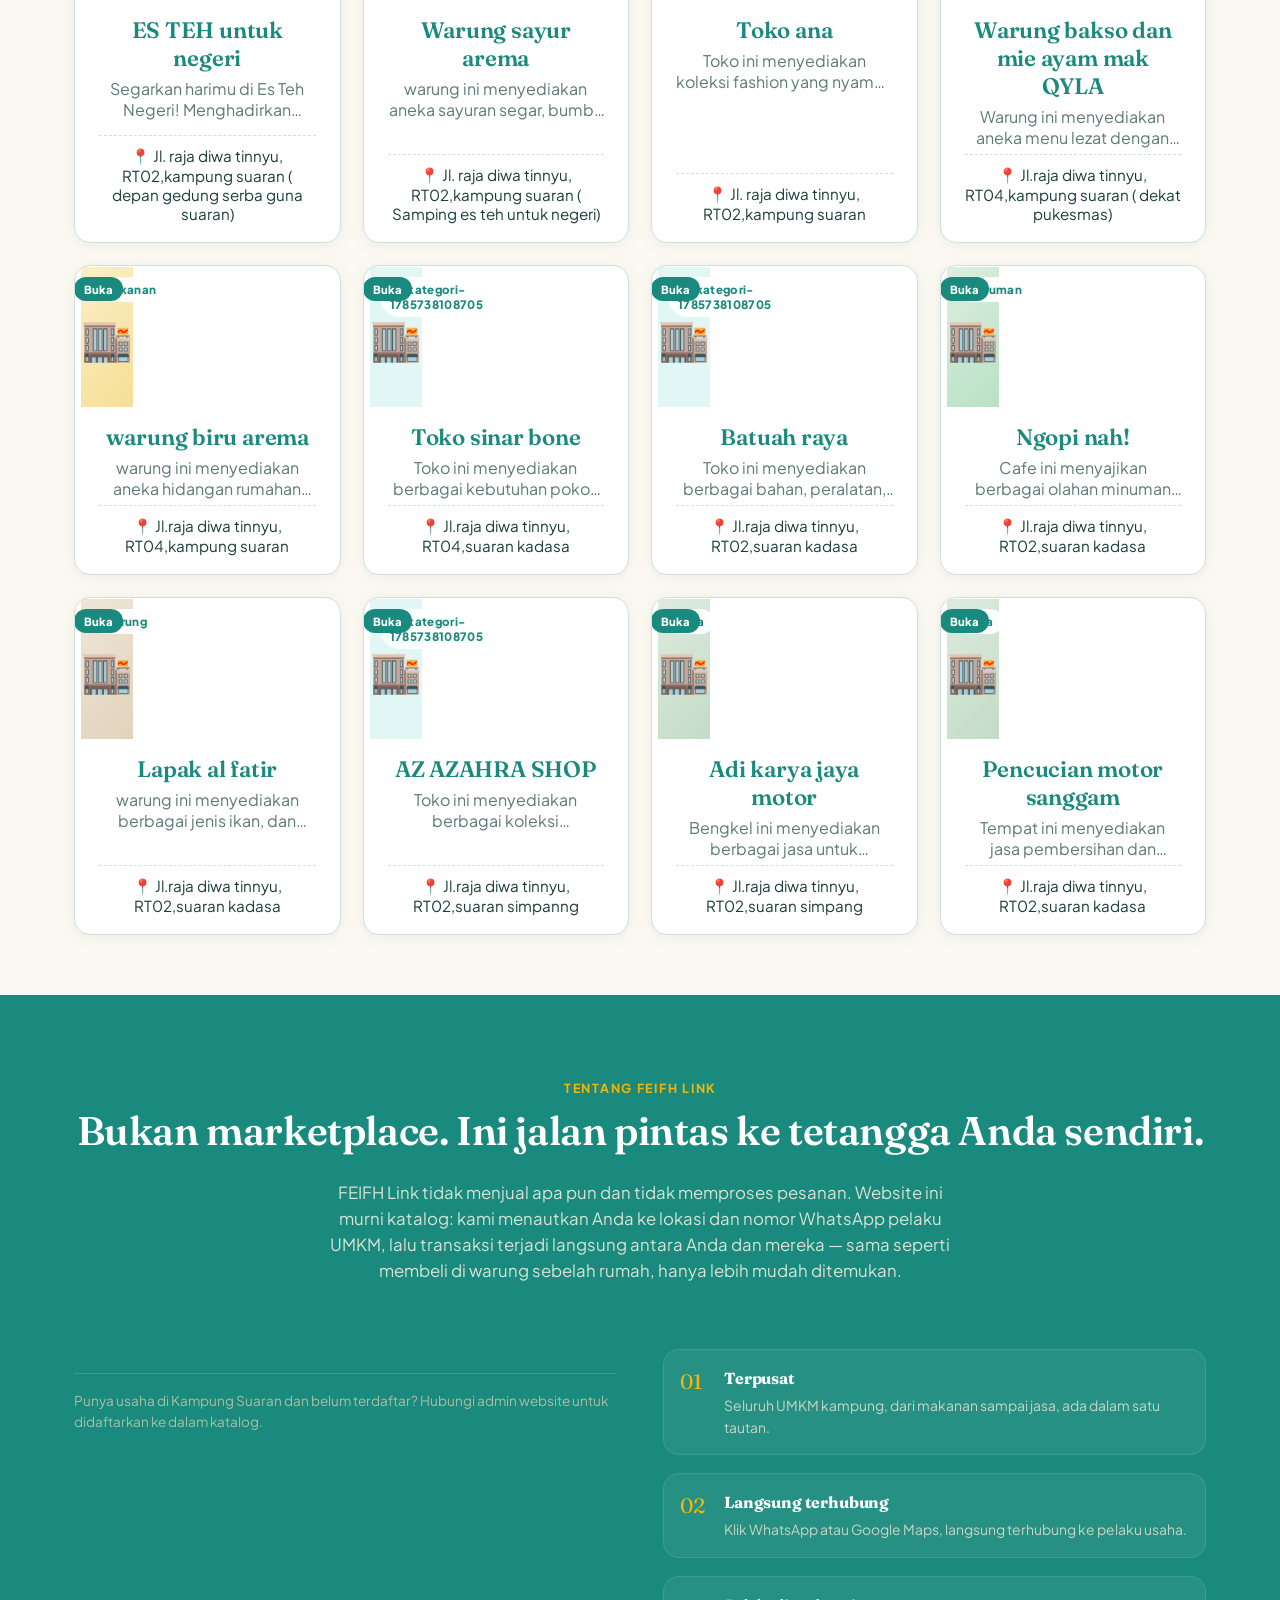
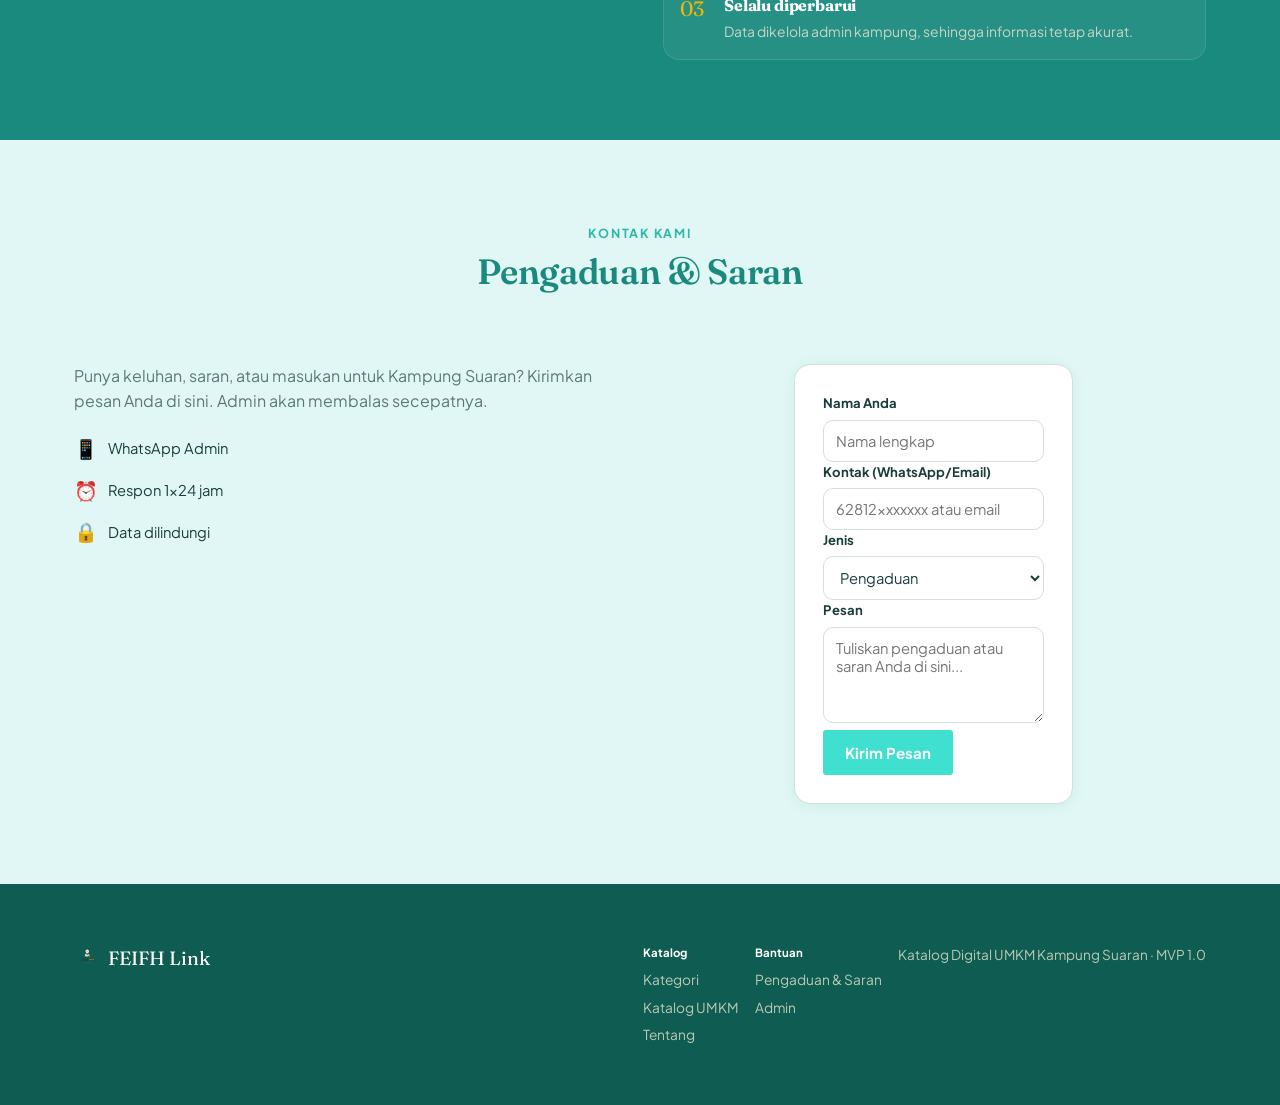
==== commit 459be426: "feat: update logo & UMKM data (20 usaha Kampung Suaran)" ====
--- a/index.html
+++ b/index.html
@@ -18,7 +18,7 @@
 <header class="topbar">
   <div class="wrap topbar-inner">
     <a href="#top" class="brand">
-      <span class="brand-mark">FL</span>
+      <img src="logo.svg" class="brand-mark" alt="FEIFH Link Logo" style="width:32px;height:32px;object-fit:contain;">
       FEIFH Link
     </a>
     <nav class="nav-links" id="navLinks">
@@ -189,7 +189,7 @@
 <!-- ============ FOOTER (Illdy multi‑column style) ============ -->
 <footer>
   <div class="wrap footer-inner">
-    <div class="footer-brand"><span class="brand-mark" style="width:26px;height:26px;font-size:0.75rem;">FL</span> FEIFH Link</div>
+    <div class="footer-brand"><img src="logo.svg" alt="FEIFH Link Logo" style="width:26px;height:26px;object-fit:contain;vertical-align:middle;"> FEIFH Link</div>
     <div>
       <h5 style="color:#fff;margin:0 0 8px;">Katalog</h5>
       <ul style="list-style:none;margin:0;padding:0;display:grid;gap:6px;">
